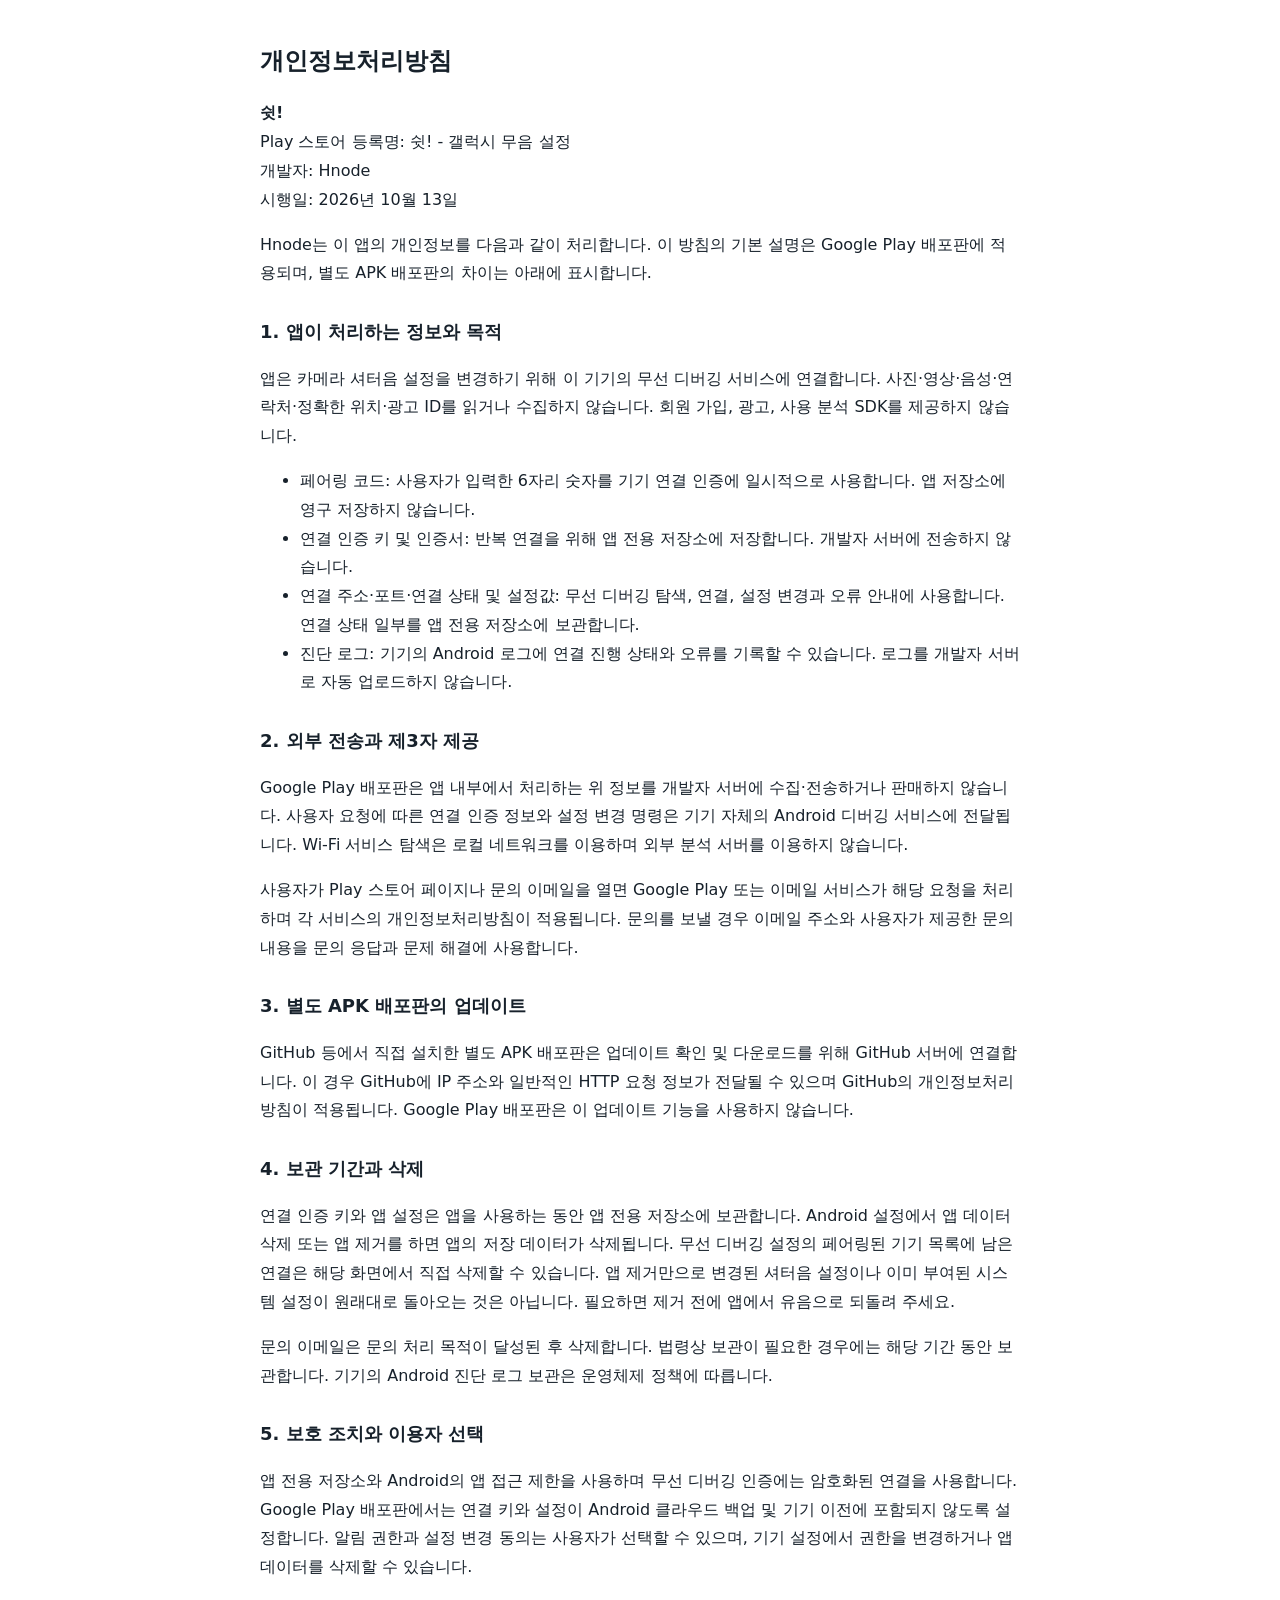
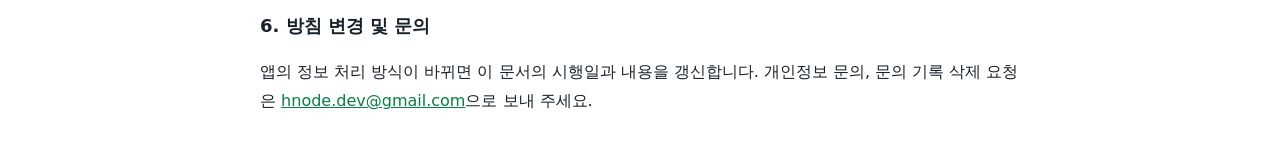
==== privacy/shit.html @ fb6a72ae "쉿! 이름과 로고로 다운로드 페이지 및 개인정보처리방침 갱신" ====
<!doctype html>
<html lang="ko">
<meta charset="utf-8">
<meta name="viewport" content="width=device-width,initial-scale=1">
<title>쉿! 개인정보처리방침</title>
<style>body{font-family:system-ui,sans-serif;max-width:760px;margin:0 auto;padding:24px;color:#17212b;line-height:1.8;background:#fff}h1{font-size:24px}h2{font-size:18px;margin-top:28px}a{color:#087f45}</style>
<main>
<h1>개인정보처리방침</h1>
<p><strong>쉿!</strong><br>Play 스토어 등록명: 쉿! - 갤럭시 무음 설정<br>개발자: Hnode<br>시행일: 2026년 10월 13일</p>
<p>Hnode는 이 앱의 개인정보를 다음과 같이 처리합니다. 이 방침의 기본 설명은 Google Play 배포판에 적용되며, 별도 APK 배포판의 차이는 아래에 표시합니다.</p>
<h2>1. 앱이 처리하는 정보와 목적</h2>
<p>앱은 카메라 셔터음 설정을 변경하기 위해 이 기기의 무선 디버깅 서비스에 연결합니다. 사진·영상·음성·연락처·정확한 위치·광고 ID를 읽거나 수집하지 않습니다. 회원 가입, 광고, 사용 분석 SDK를 제공하지 않습니다.</p>
<ul>
<li>페어링 코드: 사용자가 입력한 6자리 숫자를 기기 연결 인증에 일시적으로 사용합니다. 앱 저장소에 영구 저장하지 않습니다.</li>
<li>연결 인증 키 및 인증서: 반복 연결을 위해 앱 전용 저장소에 저장합니다. 개발자 서버에 전송하지 않습니다.</li>
<li>연결 주소·포트·연결 상태 및 설정값: 무선 디버깅 탐색, 연결, 설정 변경과 오류 안내에 사용합니다. 연결 상태 일부를 앱 전용 저장소에 보관합니다.</li>
<li>진단 로그: 기기의 Android 로그에 연결 진행 상태와 오류를 기록할 수 있습니다. 로그를 개발자 서버로 자동 업로드하지 않습니다.</li>
</ul>
<h2>2. 외부 전송과 제3자 제공</h2>
<p>Google Play 배포판은 앱 내부에서 처리하는 위 정보를 개발자 서버에 수집·전송하거나 판매하지 않습니다. 사용자 요청에 따른 연결 인증 정보와 설정 변경 명령은 기기 자체의 Android 디버깅 서비스에 전달됩니다. Wi-Fi 서비스 탐색은 로컬 네트워크를 이용하며 외부 분석 서버를 이용하지 않습니다.</p>
<p>사용자가 Play 스토어 페이지나 문의 이메일을 열면 Google Play 또는 이메일 서비스가 해당 요청을 처리하며 각 서비스의 개인정보처리방침이 적용됩니다. 문의를 보낼 경우 이메일 주소와 사용자가 제공한 문의 내용을 문의 응답과 문제 해결에 사용합니다.</p>
<h2>3. 별도 APK 배포판의 업데이트</h2>
<p>GitHub 등에서 직접 설치한 별도 APK 배포판은 업데이트 확인 및 다운로드를 위해 GitHub 서버에 연결합니다. 이 경우 GitHub에 IP 주소와 일반적인 HTTP 요청 정보가 전달될 수 있으며 GitHub의 개인정보처리방침이 적용됩니다. Google Play 배포판은 이 업데이트 기능을 사용하지 않습니다.</p>
<h2>4. 보관 기간과 삭제</h2>
<p>연결 인증 키와 앱 설정은 앱을 사용하는 동안 앱 전용 저장소에 보관합니다. Android 설정에서 앱 데이터 삭제 또는 앱 제거를 하면 앱의 저장 데이터가 삭제됩니다. 무선 디버깅 설정의 페어링된 기기 목록에 남은 연결은 해당 화면에서 직접 삭제할 수 있습니다. 앱 제거만으로 변경된 셔터음 설정이나 이미 부여된 시스템 설정이 원래대로 돌아오는 것은 아닙니다. 필요하면 제거 전에 앱에서 유음으로 되돌려 주세요.</p>
<p>문의 이메일은 문의 처리 목적이 달성된 후 삭제합니다. 법령상 보관이 필요한 경우에는 해당 기간 동안 보관합니다. 기기의 Android 진단 로그 보관은 운영체제 정책에 따릅니다.</p>
<h2>5. 보호 조치와 이용자 선택</h2>
<p>앱 전용 저장소와 Android의 앱 접근 제한을 사용하며 무선 디버깅 인증에는 암호화된 연결을 사용합니다. Google Play 배포판에서는 연결 키와 설정이 Android 클라우드 백업 및 기기 이전에 포함되지 않도록 설정합니다. 알림 권한과 설정 변경 동의는 사용자가 선택할 수 있으며, 기기 설정에서 권한을 변경하거나 앱 데이터를 삭제할 수 있습니다.</p>
<h2>6. 방침 변경 및 문의</h2>
<p>앱의 정보 처리 방식이 바뀌면 이 문서의 시행일과 내용을 갱신합니다. 개인정보 문의, 문의 기록 삭제 요청은 <a href="mailto:hnode.dev@gmail.com">hnode.dev@gmail.com</a>으로 보내 주세요.</p>
</main>
</html>
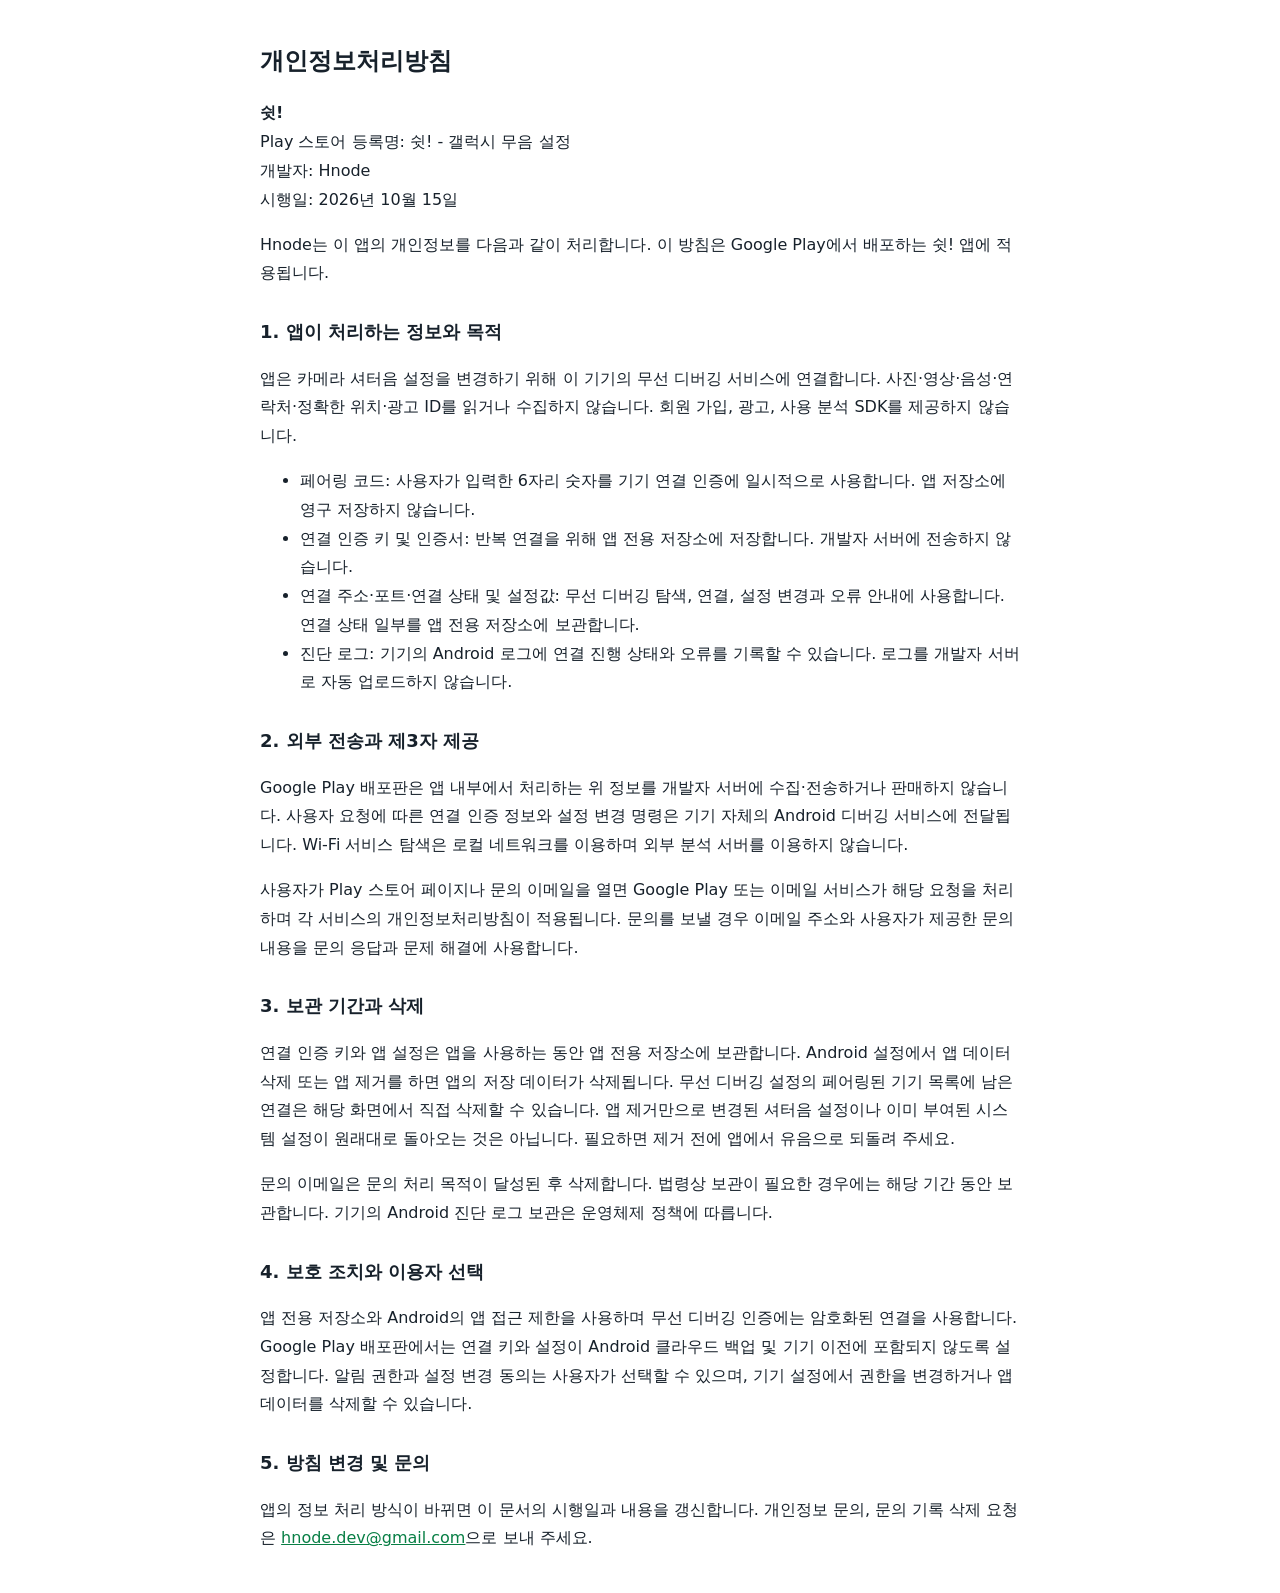
==== commit 8f130857: "Scope privacy policy to the Google Play app" ====
--- a/privacy/shit.html
+++ b/privacy/shit.html
@@ -6,8 +6,8 @@
 <style>body{font-family:system-ui,sans-serif;max-width:760px;margin:0 auto;padding:24px;color:#17212b;line-height:1.8;background:#fff}h1{font-size:24px}h2{font-size:18px;margin-top:28px}a{color:#087f45}</style>
 <main>
 <h1>개인정보처리방침</h1>
-<p><strong>쉿!</strong><br>Play 스토어 등록명: 쉿! - 갤럭시 무음 설정<br>개발자: Hnode<br>시행일: 2026년 10월 13일</p>
-<p>Hnode는 이 앱의 개인정보를 다음과 같이 처리합니다. 이 방침의 기본 설명은 Google Play 배포판에 적용되며, 별도 APK 배포판의 차이는 아래에 표시합니다.</p>
+<p><strong>쉿!</strong><br>Play 스토어 등록명: 쉿! - 갤럭시 무음 설정<br>개발자: Hnode<br>시행일: 2026년 10월 15일</p>
+<p>Hnode는 이 앱의 개인정보를 다음과 같이 처리합니다. 이 방침은 Google Play에서 배포하는 쉿! 앱에 적용됩니다.</p>
 <h2>1. 앱이 처리하는 정보와 목적</h2>
 <p>앱은 카메라 셔터음 설정을 변경하기 위해 이 기기의 무선 디버깅 서비스에 연결합니다. 사진·영상·음성·연락처·정확한 위치·광고 ID를 읽거나 수집하지 않습니다. 회원 가입, 광고, 사용 분석 SDK를 제공하지 않습니다.</p>
 <ul>
@@ -19,14 +19,12 @@
 <h2>2. 외부 전송과 제3자 제공</h2>
 <p>Google Play 배포판은 앱 내부에서 처리하는 위 정보를 개발자 서버에 수집·전송하거나 판매하지 않습니다. 사용자 요청에 따른 연결 인증 정보와 설정 변경 명령은 기기 자체의 Android 디버깅 서비스에 전달됩니다. Wi-Fi 서비스 탐색은 로컬 네트워크를 이용하며 외부 분석 서버를 이용하지 않습니다.</p>
 <p>사용자가 Play 스토어 페이지나 문의 이메일을 열면 Google Play 또는 이메일 서비스가 해당 요청을 처리하며 각 서비스의 개인정보처리방침이 적용됩니다. 문의를 보낼 경우 이메일 주소와 사용자가 제공한 문의 내용을 문의 응답과 문제 해결에 사용합니다.</p>
-<h2>3. 별도 APK 배포판의 업데이트</h2>
-<p>GitHub 등에서 직접 설치한 별도 APK 배포판은 업데이트 확인 및 다운로드를 위해 GitHub 서버에 연결합니다. 이 경우 GitHub에 IP 주소와 일반적인 HTTP 요청 정보가 전달될 수 있으며 GitHub의 개인정보처리방침이 적용됩니다. Google Play 배포판은 이 업데이트 기능을 사용하지 않습니다.</p>
-<h2>4. 보관 기간과 삭제</h2>
+<h2>3. 보관 기간과 삭제</h2>
 <p>연결 인증 키와 앱 설정은 앱을 사용하는 동안 앱 전용 저장소에 보관합니다. Android 설정에서 앱 데이터 삭제 또는 앱 제거를 하면 앱의 저장 데이터가 삭제됩니다. 무선 디버깅 설정의 페어링된 기기 목록에 남은 연결은 해당 화면에서 직접 삭제할 수 있습니다. 앱 제거만으로 변경된 셔터음 설정이나 이미 부여된 시스템 설정이 원래대로 돌아오는 것은 아닙니다. 필요하면 제거 전에 앱에서 유음으로 되돌려 주세요.</p>
 <p>문의 이메일은 문의 처리 목적이 달성된 후 삭제합니다. 법령상 보관이 필요한 경우에는 해당 기간 동안 보관합니다. 기기의 Android 진단 로그 보관은 운영체제 정책에 따릅니다.</p>
-<h2>5. 보호 조치와 이용자 선택</h2>
+<h2>4. 보호 조치와 이용자 선택</h2>
 <p>앱 전용 저장소와 Android의 앱 접근 제한을 사용하며 무선 디버깅 인증에는 암호화된 연결을 사용합니다. Google Play 배포판에서는 연결 키와 설정이 Android 클라우드 백업 및 기기 이전에 포함되지 않도록 설정합니다. 알림 권한과 설정 변경 동의는 사용자가 선택할 수 있으며, 기기 설정에서 권한을 변경하거나 앱 데이터를 삭제할 수 있습니다.</p>
-<h2>6. 방침 변경 및 문의</h2>
+<h2>5. 방침 변경 및 문의</h2>
 <p>앱의 정보 처리 방식이 바뀌면 이 문서의 시행일과 내용을 갱신합니다. 개인정보 문의, 문의 기록 삭제 요청은 <a href="mailto:hnode.dev@gmail.com">hnode.dev@gmail.com</a>으로 보내 주세요.</p>
 </main>
 </html>
